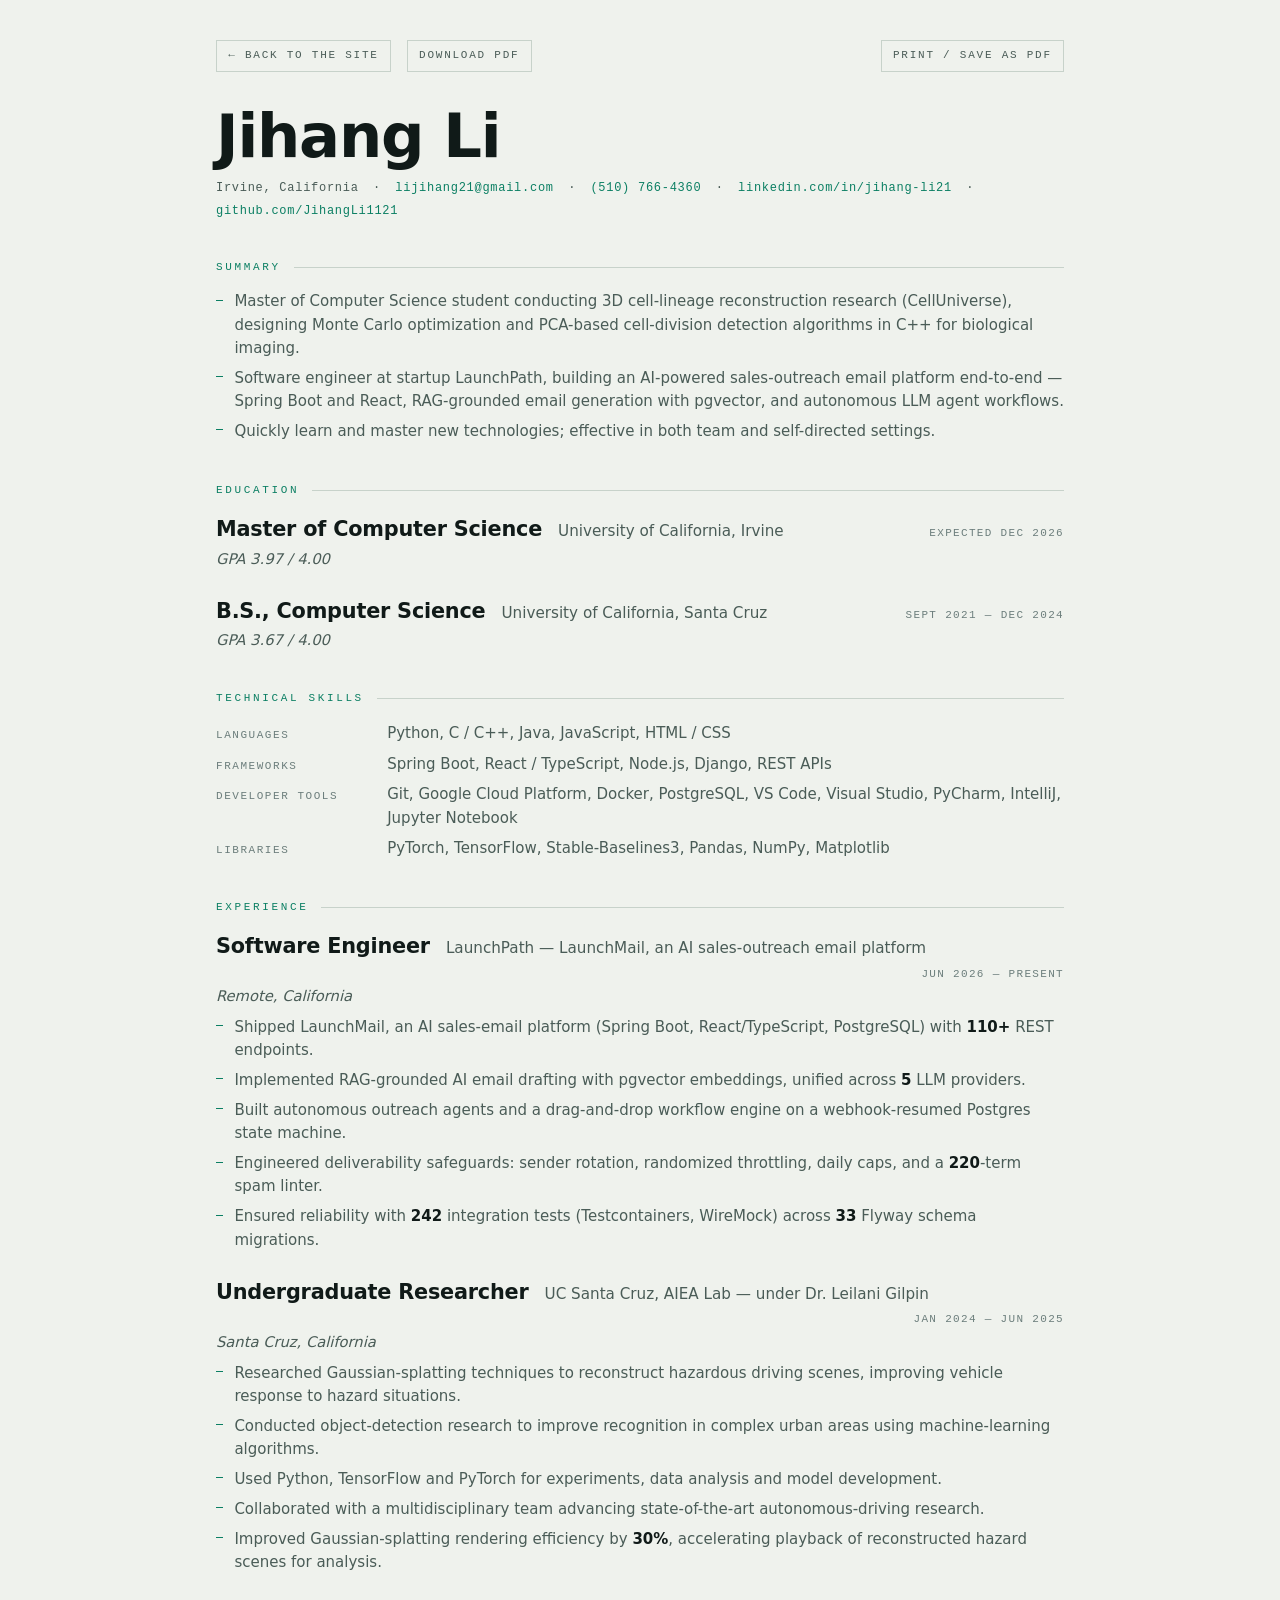
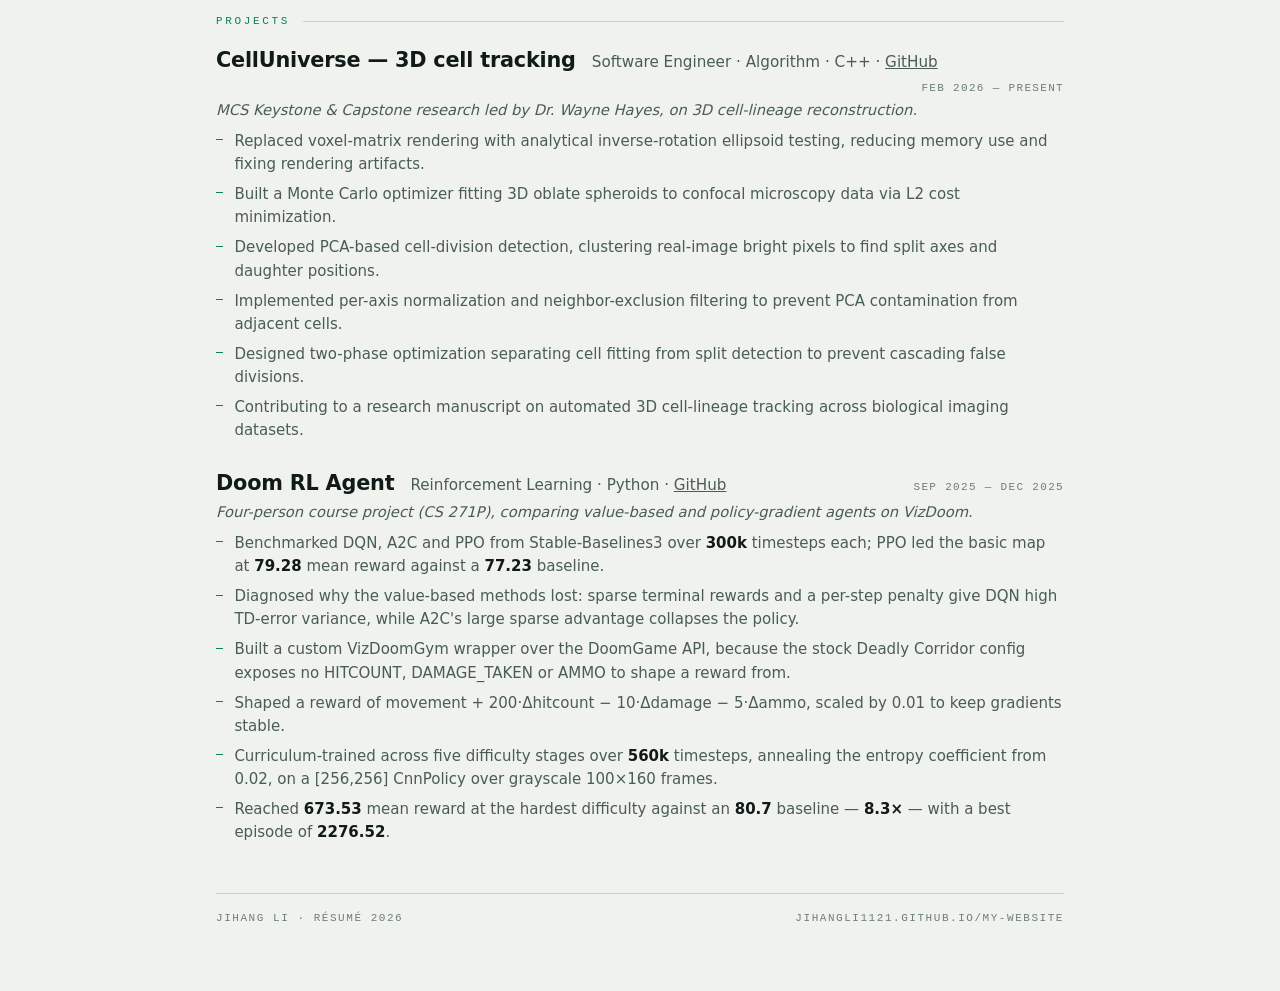
==== resume.html @ 16fe87af "Add a résumé page and 404, a command palette, deep links and print styles resume.html — the résumé a" ====
<!doctype html>
<html lang="en">
<head>
<meta charset="utf-8">
<meta name="viewport" content="width=device-width, initial-scale=1">
<title>Jihang Li — résumé</title>
<meta name="description" content="Résumé of Jihang Li: MS Computer Science at UC Irvine, 3D cell-lineage reconstruction in C++, and production AI systems full-stack.">
<meta name="theme-color" content="#05090B">
<link rel="canonical" href="https://jihangli1121.github.io/My-website/resume.html">
<meta property="og:type" content="profile">
<meta property="og:site_name" content="Jihang Li">
<meta property="og:url" content="https://jihangli1121.github.io/My-website/resume.html">
<meta property="og:title" content="Jihang Li — résumé">
<meta property="og:description" content="Résumé of Jihang Li: MS Computer Science at UC Irvine, 3D cell-lineage reconstruction in C++, and production AI systems full-stack.">
<meta property="og:image" content="https://jihangli1121.github.io/My-website/assets/media/og-card.jpg">
<meta property="og:image:width" content="1200">
<meta property="og:image:height" content="630">
<meta name="twitter:card" content="summary_large_image">
<meta name="twitter:image" content="https://jihangli1121.github.io/My-website/assets/media/og-card.jpg">
<link rel="icon" href="data:image/svg+xml,%3Csvg xmlns='http://www.w3.org/2000/svg' viewBox='0 0 32 32'%3E%3Crect width='32' height='32' fill='%2305090B'/%3E%3Ccircle cx='16' cy='16' r='8' fill='none' stroke='%236BF2B0' stroke-width='2'/%3E%3Ccircle cx='16' cy='16' r='2.5' fill='%236BF2B0'/%3E%3C/svg%3E">
<style>
:root{
  --ground:#070B0D; --panel:#0E1518; --line:#1C2A2E; --line-2:#26383D;
  --text:#DCE8E5; --muted:#93A5A3; --muted-2:#6C7E7C;
  --accent:#4FF0C1; --accent-rgb:79,240,193;
  --mono:ui-monospace,"SF Mono",SFMono-Regular,Menlo,Consolas,monospace;
  --display:"Avenir Next Condensed","Futura","Trebuchet MS",system-ui,sans-serif;
  --body:"Avenir Next",Avenir,"Segoe UI",system-ui,sans-serif;
  color-scheme:dark;
}
:root[data-theme="light"]{
  --ground:#EFF2ED; --panel:#E4E9E3; --line:#C7D2CA; --line-2:#AEBDB2;
  --text:#101A18; --muted:#4A5C57; --muted-2:#6C7E7C; --accent:#0B7F63; --accent-rgb:11,127,99;
  color-scheme:light;
}
@media (prefers-color-scheme:light){
  :root:not([data-theme="dark"]){
    --ground:#EFF2ED; --panel:#E4E9E3; --line:#C7D2CA; --line-2:#AEBDB2;
    --text:#101A18; --muted:#4A5C57; --muted-2:#6C7E7C; --accent:#0B7F63; --accent-rgb:11,127,99;
    color-scheme:light;
  }
}
*{box-sizing:border-box}
body{margin:0;background:var(--ground);color:var(--text);font-family:var(--body);
  font-size:15px;line-height:1.55;-webkit-font-smoothing:antialiased}
.sheet{max-width:56rem;margin:0 auto;padding:2.5rem 1.5rem 4rem}
a{color:inherit}
.topbar{display:flex;flex-wrap:wrap;gap:.6rem 1rem;align-items:center;
  font-family:var(--mono);font-size:11px;letter-spacing:.16em;text-transform:uppercase;
  color:var(--muted-2);margin-bottom:2.2rem}
.topbar a{text-decoration:none;border:1px solid var(--line);padding:.4rem .7rem;color:var(--muted)}
.topbar a:hover{color:var(--text);border-color:var(--line-2)}
.topbar .spacer{margin-left:auto}
h1{font-family:var(--display);font-size:clamp(2.6rem,7vw,3.8rem);line-height:.98;
  letter-spacing:-.02em;margin:0 0 .5rem;font-weight:600}
.contact{font-family:var(--mono);font-size:12px;letter-spacing:.06em;color:var(--muted);
  display:flex;flex-wrap:wrap;gap:.3rem .9rem;margin-bottom:.4rem}
.contact a{color:var(--accent);text-decoration:none}
.contact a:hover{text-decoration:underline}
h2{font-family:var(--mono);font-size:11px;letter-spacing:.24em;text-transform:uppercase;
  color:var(--accent);font-weight:400;margin:2.4rem 0 .9rem;
  display:flex;align-items:center;gap:.8rem}
h2::after{content:"";flex:1 1 auto;height:1px;background:var(--line)}
.entry{margin-bottom:1.5rem;break-inside:avoid}
.entry__hd{display:flex;flex-wrap:wrap;gap:.2rem 1rem;align-items:baseline}
.entry__role{font-family:var(--display);font-size:1.3rem;font-weight:600;letter-spacing:-.01em}
.entry__org{color:var(--muted);font-size:.95rem}
.entry__when{margin-left:auto;font-family:var(--mono);font-size:11px;letter-spacing:.12em;
  text-transform:uppercase;color:var(--muted-2);white-space:nowrap;font-variant-numeric:tabular-nums}
.entry__note{color:var(--muted);font-size:.92rem;font-style:italic;margin:.15rem 0 .4rem}
ul{margin:.5rem 0 0;padding:0;list-style:none;display:grid;gap:.42rem}
li{position:relative;padding-left:1.15rem;color:var(--muted)}
li::before{content:"";position:absolute;left:0;top:.62em;width:7px;height:1px;background:var(--accent)}
li b{color:var(--text);font-weight:600;font-variant-numeric:tabular-nums}
.skills{display:grid;grid-template-columns:9.5rem minmax(0,1fr);gap:.45rem 1.2rem;align-items:baseline}
.skills dt{font-family:var(--mono);font-size:11px;letter-spacing:.14em;text-transform:uppercase;color:var(--muted-2)}
.skills dd{margin:0;color:var(--muted)}
.foot{margin-top:3rem;padding-top:1rem;border-top:1px solid var(--line);
  font-family:var(--mono);font-size:11px;letter-spacing:.14em;text-transform:uppercase;color:var(--muted-2);
  display:flex;flex-wrap:wrap;gap:.5rem 1.2rem;justify-content:space-between}

/* ---------- print: this page exists to be printed ---------- */
@media print{
  /* Paper is white and toner is finite: force the light palette regardless of
     the reader's theme, and let the browser keep our few accent rules. */
  :root, :root[data-theme="dark"]{
    --ground:#fff; --panel:#fff; --line:#c8ccc9; --line-2:#aab0ac;
    --text:#000; --muted:#26302e; --muted-2:#54605d; --accent:#0B7F63; --accent-rgb:11,127,99;
    color-scheme:light;
  }
  @page{margin:14mm}
  html,body{background:#fff;color:#000;font-size:10.2pt;line-height:1.42}
  .sheet{max-width:none;margin:0;padding:0}
  .topbar,.noprint{display:none !important}
  h1{font-size:26pt;margin-bottom:.25rem}
  h2{margin:14pt 0 6pt;font-size:8.5pt;letter-spacing:.2em;
     break-after:avoid;page-break-after:avoid}
  .entry{margin-bottom:9pt}
  .entry__role{font-size:12pt}
  ul{gap:2pt}
  li{padding-left:10pt}
  /* A printed page has no hyperlinks, so spell the destination out — but only
     for external ones, or every internal anchor becomes noise. */
  /* Spell out destinations in the contact block only. Doing it inside an
     entry header pushed the date onto its own line, and the profile URLs
     above already tell a reader where the work lives. */
  .contact a[href^="http"]::after{content:" (" attr(href) ")";font-size:8pt;color:#54605d;word-break:break-all}
  .foot{margin-top:10pt;padding-top:5pt}
}
</style>
</head>
<body>
<div class="sheet">
<nav class="topbar"><a href="./">&larr; Back to the site</a><a href="Jihang_resume_2026.pdf" download>Download PDF</a><span class="spacer"></span><a href="#" onclick="window.print();return false">Print / Save as PDF</a></nav>
<h1>Jihang Li</h1>
<p class="contact"><span>Irvine, California</span><span>·</span><a href="mailto:lijihang21@gmail.com">lijihang21@gmail.com</a><span>·</span><a href="tel:+15107664360">(510) 766-4360</a><span>·</span><a href="https://www.linkedin.com/in/jihang-li21/">linkedin.com/in/jihang-li21</a><span>·</span><a href="https://github.com/JihangLi1121">github.com/JihangLi1121</a></p>
<h2>Summary</h2><ul><li>Master of Computer Science student conducting 3D cell-lineage reconstruction research (CellUniverse), designing Monte Carlo optimization and PCA-based cell-division detection algorithms in C++ for biological imaging.</li><li>Software engineer at startup LaunchPath, building an AI-powered sales-outreach email platform end-to-end — Spring Boot and React, RAG-grounded email generation with pgvector, and autonomous LLM agent workflows.</li><li>Quickly learn and master new technologies; effective in both team and self-directed settings.</li></ul>
<h2>Education</h2>
<div class="entry"><div class="entry__hd"><span class="entry__role">Master of Computer Science</span><span class="entry__org">University of California, Irvine</span><span class="entry__when">Expected Dec 2026</span></div><p class="entry__note">GPA 3.97 / 4.00</p></div>
<div class="entry"><div class="entry__hd"><span class="entry__role">B.S., Computer Science</span><span class="entry__org">University of California, Santa Cruz</span><span class="entry__when">Sept 2021 — Dec 2024</span></div><p class="entry__note">GPA 3.67 / 4.00</p></div>
<h2>Technical skills</h2><dl class="skills">
<dt>Languages</dt><dd>Python, C / C++, Java, JavaScript, HTML / CSS</dd>
<dt>Frameworks</dt><dd>Spring Boot, React / TypeScript, Node.js, Django, REST APIs</dd>
<dt>Developer tools</dt><dd>Git, Google Cloud Platform, Docker, PostgreSQL, VS Code, Visual Studio, PyCharm, IntelliJ, Jupyter Notebook</dd>
<dt>Libraries</dt><dd>PyTorch, TensorFlow, Stable-Baselines3, Pandas, NumPy, Matplotlib</dd>
</dl>
<h2>Experience</h2>
<div class="entry"><div class="entry__hd"><span class="entry__role">Software Engineer</span><span class="entry__org">LaunchPath — LaunchMail, an AI sales-outreach email platform</span><span class="entry__when">Jun 2026 — Present</span></div><p class="entry__note">Remote, California</p><ul><li>Shipped LaunchMail, an AI sales-email platform (Spring Boot, React/TypeScript, PostgreSQL) with <b>110+</b> REST endpoints.</li><li>Implemented RAG-grounded AI email drafting with pgvector embeddings, unified across <b>5</b> LLM providers.</li><li>Built autonomous outreach agents and a drag-and-drop workflow engine on a webhook-resumed Postgres state machine.</li><li>Engineered deliverability safeguards: sender rotation, randomized throttling, daily caps, and a <b>220</b>-term spam linter.</li><li>Ensured reliability with <b>242</b> integration tests (Testcontainers, WireMock) across <b>33</b> Flyway schema migrations.</li></ul></div>
<div class="entry"><div class="entry__hd"><span class="entry__role">Undergraduate Researcher</span><span class="entry__org">UC Santa Cruz, AIEA Lab — under Dr. Leilani Gilpin</span><span class="entry__when">Jan 2024 — Jun 2025</span></div><p class="entry__note">Santa Cruz, California</p><ul><li>Researched Gaussian-splatting techniques to reconstruct hazardous driving scenes, improving vehicle response to hazard situations.</li><li>Conducted object-detection research to improve recognition in complex urban areas using machine-learning algorithms.</li><li>Used Python, TensorFlow and PyTorch for experiments, data analysis and model development.</li><li>Collaborated with a multidisciplinary team advancing state-of-the-art autonomous-driving research.</li><li>Improved Gaussian-splatting rendering efficiency by <b>30%</b>, accelerating playback of reconstructed hazard scenes for analysis.</li></ul></div>
<h2>Projects</h2>
<div class="entry"><div class="entry__hd"><span class="entry__role">CellUniverse — 3D cell tracking</span><span class="entry__org">Software Engineer · Algorithm · C++ · <a href="https://github.com/vincent-tvincent/CellUniverse">GitHub</a></span><span class="entry__when">Feb 2026 — Present</span></div><p class="entry__note">MCS Keystone &amp; Capstone research led by Dr. Wayne Hayes, on 3D cell-lineage reconstruction.</p><ul><li>Replaced voxel-matrix rendering with analytical inverse-rotation ellipsoid testing, reducing memory use and fixing rendering artifacts.</li><li>Built a Monte Carlo optimizer fitting 3D oblate spheroids to confocal microscopy data via L2 cost minimization.</li><li>Developed PCA-based cell-division detection, clustering real-image bright pixels to find split axes and daughter positions.</li><li>Implemented per-axis normalization and neighbor-exclusion filtering to prevent PCA contamination from adjacent cells.</li><li>Designed two-phase optimization separating cell fitting from split detection to prevent cascading false divisions.</li><li>Contributing to a research manuscript on automated 3D cell-lineage tracking across biological imaging datasets.</li></ul></div>
<div class="entry"><div class="entry__hd"><span class="entry__role">Doom RL Agent</span><span class="entry__org">Reinforcement Learning · Python · <a href="https://github.com/JihangLi1121/Doom-rl">GitHub</a></span><span class="entry__when">Sep 2025 — Dec 2025</span></div><p class="entry__note">Four-person course project (CS 271P), comparing value-based and policy-gradient agents on VizDoom.</p><ul><li>Benchmarked DQN, A2C and PPO from Stable-Baselines3 over <b>300k</b> timesteps each; PPO led the basic map at <b>79.28</b> mean reward against a <b>77.23</b> baseline.</li><li>Diagnosed why the value-based methods lost: sparse terminal rewards and a per-step penalty give DQN high TD-error variance, while A2C's large sparse advantage collapses the policy.</li><li>Built a custom VizDoomGym wrapper over the DoomGame API, because the stock Deadly Corridor config exposes no HITCOUNT, DAMAGE_TAKEN or AMMO to shape a reward from.</li><li>Shaped a reward of movement + 200·Δhitcount − 10·Δdamage − 5·Δammo, scaled by 0.01 to keep gradients stable.</li><li>Curriculum-trained across five difficulty stages over <b>560k</b> timesteps, annealing the entropy coefficient from 0.02, on a [256,256] CnnPolicy over grayscale 100×160 frames.</li><li>Reached <b>673.53</b> mean reward at the hardest difficulty against an <b>80.7</b> baseline — <b>8.3×</b> — with a best episode of <b>2276.52</b>.</li></ul></div>
<div class="foot"><span>Jihang Li · résumé 2026</span><span>jihangli1121.github.io/My-website</span></div>
</div>
</body>
</html>
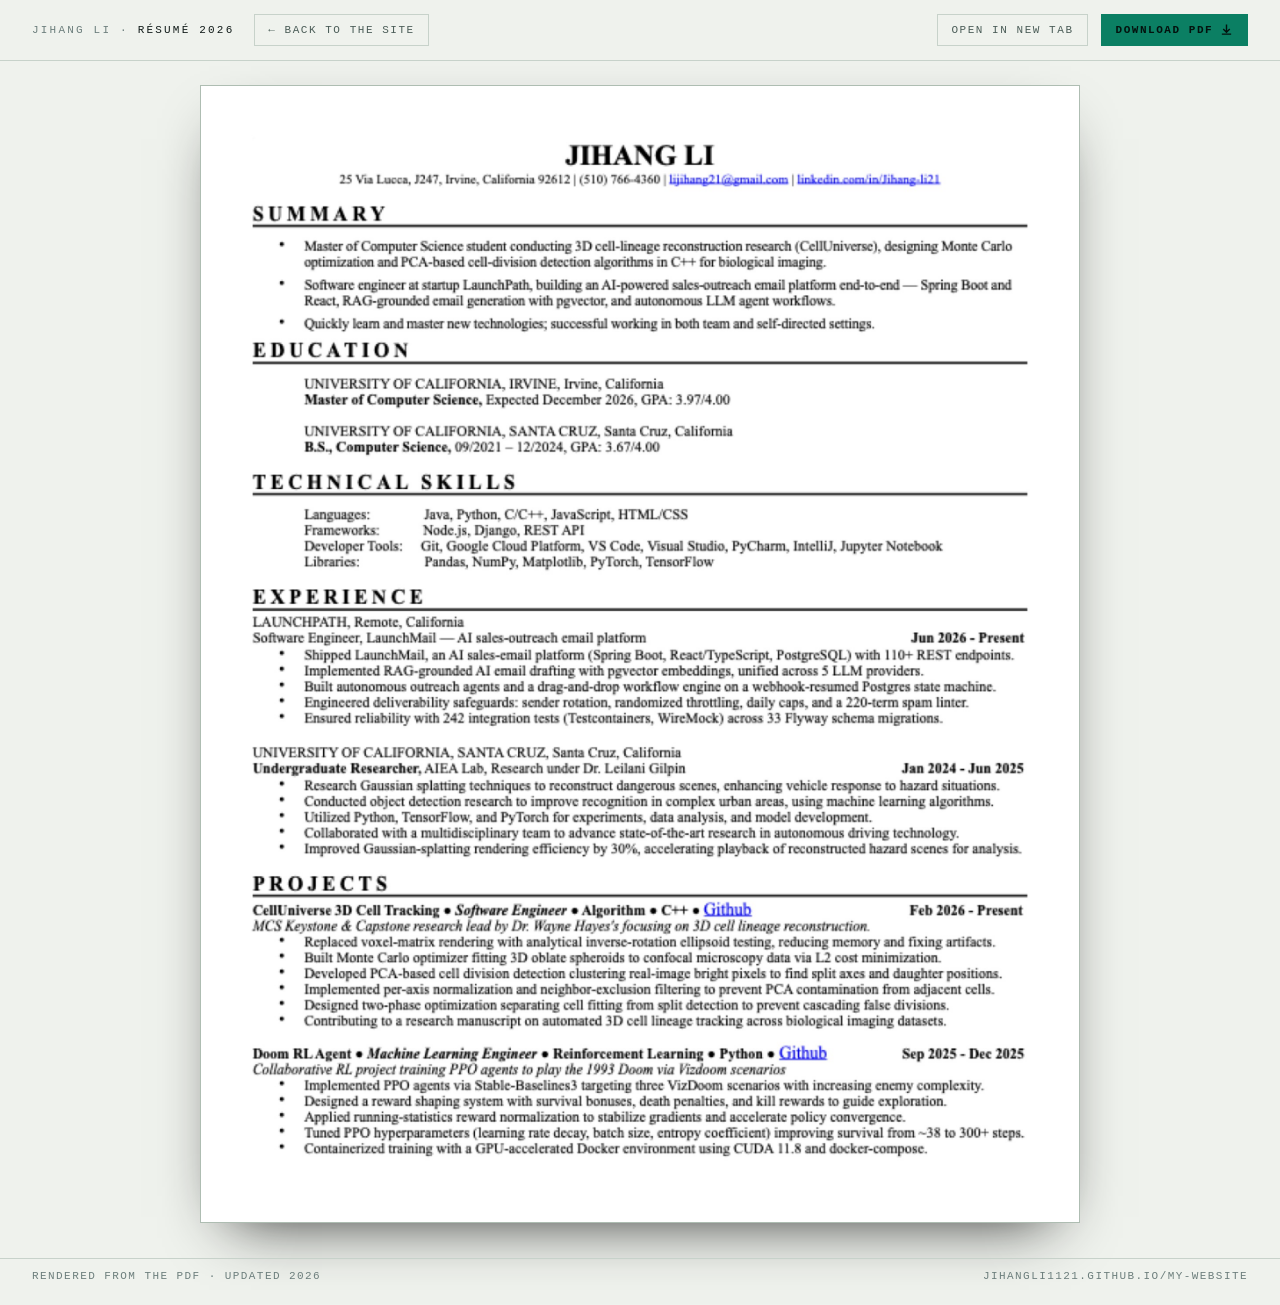
==== commit b3e678d4: "Show the real résumé PDF on the résumé page, and route the buttons to it The page previously re-type" ====
--- a/resume.html
+++ b/resume.html
@@ -20,117 +20,101 @@
 <link rel="icon" href="data:image/svg+xml,%3Csvg xmlns='http://www.w3.org/2000/svg' viewBox='0 0 32 32'%3E%3Crect width='32' height='32' fill='%2305090B'/%3E%3Ccircle cx='16' cy='16' r='8' fill='none' stroke='%236BF2B0' stroke-width='2'/%3E%3Ccircle cx='16' cy='16' r='2.5' fill='%236BF2B0'/%3E%3C/svg%3E">
 <style>
 :root{
-  --ground:#070B0D; --panel:#0E1518; --line:#1C2A2E; --line-2:#26383D;
-  --text:#DCE8E5; --muted:#93A5A3; --muted-2:#6C7E7C;
-  --accent:#4FF0C1; --accent-rgb:79,240,193;
+  --ground:#070B0D;--panel:#0E1518;--line:#1C2A2E;--line-2:#26383D;
+  --text:#DCE8E5;--muted:#93A5A3;--muted-2:#6C7E7C;--accent:#4FF0C1;--accent-rgb:79,240,193;
   --mono:ui-monospace,"SF Mono",SFMono-Regular,Menlo,Consolas,monospace;
   --display:"Avenir Next Condensed","Futura","Trebuchet MS",system-ui,sans-serif;
   --body:"Avenir Next",Avenir,"Segoe UI",system-ui,sans-serif;
   color-scheme:dark;
 }
-:root[data-theme="light"]{
-  --ground:#EFF2ED; --panel:#E4E9E3; --line:#C7D2CA; --line-2:#AEBDB2;
-  --text:#101A18; --muted:#4A5C57; --muted-2:#6C7E7C; --accent:#0B7F63; --accent-rgb:11,127,99;
-  color-scheme:light;
-}
 @media (prefers-color-scheme:light){
   :root:not([data-theme="dark"]){
-    --ground:#EFF2ED; --panel:#E4E9E3; --line:#C7D2CA; --line-2:#AEBDB2;
-    --text:#101A18; --muted:#4A5C57; --muted-2:#6C7E7C; --accent:#0B7F63; --accent-rgb:11,127,99;
+    --ground:#EFF2ED;--panel:#E4E9E3;--line:#C7D2CA;--line-2:#AEBDB2;
+    --text:#101A18;--muted:#4A5C57;--muted-2:#6C7E7C;--accent:#0B7F63;--accent-rgb:11,127,99;
     color-scheme:light;
   }
 }
 *{box-sizing:border-box}
-body{margin:0;background:var(--ground);color:var(--text);font-family:var(--body);
-  font-size:15px;line-height:1.55;-webkit-font-smoothing:antialiased}
-.sheet{max-width:56rem;margin:0 auto;padding:2.5rem 1.5rem 4rem}
-a{color:inherit}
-.topbar{display:flex;flex-wrap:wrap;gap:.6rem 1rem;align-items:center;
-  font-family:var(--mono);font-size:11px;letter-spacing:.16em;text-transform:uppercase;
-  color:var(--muted-2);margin-bottom:2.2rem}
-.topbar a{text-decoration:none;border:1px solid var(--line);padding:.4rem .7rem;color:var(--muted)}
-.topbar a:hover{color:var(--text);border-color:var(--line-2)}
-.topbar .spacer{margin-left:auto}
-h1{font-family:var(--display);font-size:clamp(2.6rem,7vw,3.8rem);line-height:.98;
-  letter-spacing:-.02em;margin:0 0 .5rem;font-weight:600}
-.contact{font-family:var(--mono);font-size:12px;letter-spacing:.06em;color:var(--muted);
-  display:flex;flex-wrap:wrap;gap:.3rem .9rem;margin-bottom:.4rem}
-.contact a{color:var(--accent);text-decoration:none}
-.contact a:hover{text-decoration:underline}
-h2{font-family:var(--mono);font-size:11px;letter-spacing:.24em;text-transform:uppercase;
-  color:var(--accent);font-weight:400;margin:2.4rem 0 .9rem;
-  display:flex;align-items:center;gap:.8rem}
-h2::after{content:"";flex:1 1 auto;height:1px;background:var(--line)}
-.entry{margin-bottom:1.5rem;break-inside:avoid}
-.entry__hd{display:flex;flex-wrap:wrap;gap:.2rem 1rem;align-items:baseline}
-.entry__role{font-family:var(--display);font-size:1.3rem;font-weight:600;letter-spacing:-.01em}
-.entry__org{color:var(--muted);font-size:.95rem}
-.entry__when{margin-left:auto;font-family:var(--mono);font-size:11px;letter-spacing:.12em;
-  text-transform:uppercase;color:var(--muted-2);white-space:nowrap;font-variant-numeric:tabular-nums}
-.entry__note{color:var(--muted);font-size:.92rem;font-style:italic;margin:.15rem 0 .4rem}
-ul{margin:.5rem 0 0;padding:0;list-style:none;display:grid;gap:.42rem}
-li{position:relative;padding-left:1.15rem;color:var(--muted)}
-li::before{content:"";position:absolute;left:0;top:.62em;width:7px;height:1px;background:var(--accent)}
-li b{color:var(--text);font-weight:600;font-variant-numeric:tabular-nums}
-.skills{display:grid;grid-template-columns:9.5rem minmax(0,1fr);gap:.45rem 1.2rem;align-items:baseline}
-.skills dt{font-family:var(--mono);font-size:11px;letter-spacing:.14em;text-transform:uppercase;color:var(--muted-2)}
-.skills dd{margin:0;color:var(--muted)}
-.foot{margin-top:3rem;padding-top:1rem;border-top:1px solid var(--line);
-  font-family:var(--mono);font-size:11px;letter-spacing:.14em;text-transform:uppercase;color:var(--muted-2);
-  display:flex;flex-wrap:wrap;gap:.5rem 1.2rem;justify-content:space-between}
+/* the sheet is taller than the viewport — let the document scroll rather than
+   pinning body to 100% height, which made the footer sit over the page */
+body{margin:0;min-height:100vh;background:var(--ground);color:var(--text);
+  font-family:var(--body);display:flex;flex-direction:column;
+  -webkit-font-smoothing:antialiased}
 
-/* ---------- print: this page exists to be printed ---------- */
+.bar{display:flex;flex-wrap:wrap;align-items:center;gap:.55rem .8rem;
+  padding:.85rem clamp(1rem,4vw,2rem);border-bottom:1px solid var(--line);
+  background:var(--ground);position:sticky;top:0;z-index:2}
+.bar__id{font-family:var(--mono);font-size:11px;letter-spacing:.2em;text-transform:uppercase;
+  color:var(--muted-2);margin-right:.4rem}
+.bar__id b{color:var(--text);font-weight:400}
+.btn{font-family:var(--mono);font-size:11px;letter-spacing:.14em;text-transform:uppercase;
+  text-decoration:none;padding:.55rem .85rem;border:1px solid var(--line);color:var(--muted);
+  display:inline-flex;align-items:center;gap:.45rem;
+  transition:color .25s,border-color .25s,background-color .25s}
+.btn:hover{color:var(--text);border-color:var(--line-2)}
+.btn--solid{background:var(--accent);color:#04120E;border-color:var(--accent);font-weight:600}
+.btn--solid:hover{filter:brightness(1.08);color:#04120E}
+.spacer{margin-left:auto}
+
+.stage{flex:1 1 auto;padding:clamp(.75rem,2.5vw,1.5rem);display:flex;justify-content:center}
+.doc{width:min(880px,100%);background:#fff;border:1px solid var(--line-2);
+  box-shadow:0 24px 60px -30px rgba(0,0,0,.9);height:fit-content}
+.page{display:block;position:relative;text-decoration:none}
+.page img{width:100%;height:auto;display:block}
+.page__hint{position:absolute;right:.9rem;bottom:.9rem;
+  font-family:var(--mono);font-size:11px;letter-spacing:.14em;text-transform:uppercase;
+  background:rgba(7,11,13,.86);color:#DCE8E5;padding:.5rem .75rem;
+  opacity:0;transition:opacity .25s}
+.page:hover .page__hint,.page:focus-visible .page__hint{opacity:1}
+
+.note{padding:.7rem clamp(1rem,4vw,2rem);border-top:1px solid var(--line);
+  font-family:var(--mono);font-size:11px;letter-spacing:.13em;text-transform:uppercase;
+  color:var(--muted-2);display:flex;flex-wrap:wrap;gap:.4rem 1.2rem;justify-content:space-between}
+
 @media print{
-  /* Paper is white and toner is finite: force the light palette regardless of
-     the reader's theme, and let the browser keep our few accent rules. */
-  :root, :root[data-theme="dark"]{
-    --ground:#fff; --panel:#fff; --line:#c8ccc9; --line-2:#aab0ac;
-    --text:#000; --muted:#26302e; --muted-2:#54605d; --accent:#0B7F63; --accent-rgb:11,127,99;
-    color-scheme:light;
-  }
-  @page{margin:14mm}
-  html,body{background:#fff;color:#000;font-size:10.2pt;line-height:1.42}
-  .sheet{max-width:none;margin:0;padding:0}
-  .topbar,.noprint{display:none !important}
-  h1{font-size:26pt;margin-bottom:.25rem}
-  h2{margin:14pt 0 6pt;font-size:8.5pt;letter-spacing:.2em;
-     break-after:avoid;page-break-after:avoid}
-  .entry{margin-bottom:9pt}
-  .entry__role{font-size:12pt}
-  ul{gap:2pt}
-  li{padding-left:10pt}
-  /* A printed page has no hyperlinks, so spell the destination out — but only
-     for external ones, or every internal anchor becomes noise. */
-  /* Spell out destinations in the contact block only. Doing it inside an
-     entry header pushed the date onto its own line, and the profile URLs
-     above already tell a reader where the work lives. */
-  .contact a[href^="http"]::after{content:" (" attr(href) ")";font-size:8pt;color:#54605d;word-break:break-all}
-  .foot{margin-top:10pt;padding-top:5pt}
+  /* printing this wrapper is never what anyone wants — send them to the PDF */
+  .bar,.note{display:none}
+  body{background:#fff}
+  .stage{padding:0}
+  .doc{border:0;box-shadow:none}
 }
 </style>
 </head>
 <body>
-<div class="sheet">
-<nav class="topbar"><a href="./">&larr; Back to the site</a><a href="Jihang_resume_2026.pdf" download>Download PDF</a><span class="spacer"></span><a href="#" onclick="window.print();return false">Print / Save as PDF</a></nav>
-<h1>Jihang Li</h1>
-<p class="contact"><span>Irvine, California</span><span>·</span><a href="mailto:lijihang21@gmail.com">lijihang21@gmail.com</a><span>·</span><a href="tel:+15107664360">(510) 766-4360</a><span>·</span><a href="https://www.linkedin.com/in/jihang-li21/">linkedin.com/in/jihang-li21</a><span>·</span><a href="https://github.com/JihangLi1121">github.com/JihangLi1121</a></p>
-<h2>Summary</h2><ul><li>Master of Computer Science student conducting 3D cell-lineage reconstruction research (CellUniverse), designing Monte Carlo optimization and PCA-based cell-division detection algorithms in C++ for biological imaging.</li><li>Software engineer at startup LaunchPath, building an AI-powered sales-outreach email platform end-to-end — Spring Boot and React, RAG-grounded email generation with pgvector, and autonomous LLM agent workflows.</li><li>Quickly learn and master new technologies; effective in both team and self-directed settings.</li></ul>
-<h2>Education</h2>
-<div class="entry"><div class="entry__hd"><span class="entry__role">Master of Computer Science</span><span class="entry__org">University of California, Irvine</span><span class="entry__when">Expected Dec 2026</span></div><p class="entry__note">GPA 3.97 / 4.00</p></div>
-<div class="entry"><div class="entry__hd"><span class="entry__role">B.S., Computer Science</span><span class="entry__org">University of California, Santa Cruz</span><span class="entry__when">Sept 2021 — Dec 2024</span></div><p class="entry__note">GPA 3.67 / 4.00</p></div>
-<h2>Technical skills</h2><dl class="skills">
-<dt>Languages</dt><dd>Python, C / C++, Java, JavaScript, HTML / CSS</dd>
-<dt>Frameworks</dt><dd>Spring Boot, React / TypeScript, Node.js, Django, REST APIs</dd>
-<dt>Developer tools</dt><dd>Git, Google Cloud Platform, Docker, PostgreSQL, VS Code, Visual Studio, PyCharm, IntelliJ, Jupyter Notebook</dd>
-<dt>Libraries</dt><dd>PyTorch, TensorFlow, Stable-Baselines3, Pandas, NumPy, Matplotlib</dd>
-</dl>
-<h2>Experience</h2>
-<div class="entry"><div class="entry__hd"><span class="entry__role">Software Engineer</span><span class="entry__org">LaunchPath — LaunchMail, an AI sales-outreach email platform</span><span class="entry__when">Jun 2026 — Present</span></div><p class="entry__note">Remote, California</p><ul><li>Shipped LaunchMail, an AI sales-email platform (Spring Boot, React/TypeScript, PostgreSQL) with <b>110+</b> REST endpoints.</li><li>Implemented RAG-grounded AI email drafting with pgvector embeddings, unified across <b>5</b> LLM providers.</li><li>Built autonomous outreach agents and a drag-and-drop workflow engine on a webhook-resumed Postgres state machine.</li><li>Engineered deliverability safeguards: sender rotation, randomized throttling, daily caps, and a <b>220</b>-term spam linter.</li><li>Ensured reliability with <b>242</b> integration tests (Testcontainers, WireMock) across <b>33</b> Flyway schema migrations.</li></ul></div>
-<div class="entry"><div class="entry__hd"><span class="entry__role">Undergraduate Researcher</span><span class="entry__org">UC Santa Cruz, AIEA Lab — under Dr. Leilani Gilpin</span><span class="entry__when">Jan 2024 — Jun 2025</span></div><p class="entry__note">Santa Cruz, California</p><ul><li>Researched Gaussian-splatting techniques to reconstruct hazardous driving scenes, improving vehicle response to hazard situations.</li><li>Conducted object-detection research to improve recognition in complex urban areas using machine-learning algorithms.</li><li>Used Python, TensorFlow and PyTorch for experiments, data analysis and model development.</li><li>Collaborated with a multidisciplinary team advancing state-of-the-art autonomous-driving research.</li><li>Improved Gaussian-splatting rendering efficiency by <b>30%</b>, accelerating playback of reconstructed hazard scenes for analysis.</li></ul></div>
-<h2>Projects</h2>
-<div class="entry"><div class="entry__hd"><span class="entry__role">CellUniverse — 3D cell tracking</span><span class="entry__org">Software Engineer · Algorithm · C++ · <a href="https://github.com/vincent-tvincent/CellUniverse">GitHub</a></span><span class="entry__when">Feb 2026 — Present</span></div><p class="entry__note">MCS Keystone &amp; Capstone research led by Dr. Wayne Hayes, on 3D cell-lineage reconstruction.</p><ul><li>Replaced voxel-matrix rendering with analytical inverse-rotation ellipsoid testing, reducing memory use and fixing rendering artifacts.</li><li>Built a Monte Carlo optimizer fitting 3D oblate spheroids to confocal microscopy data via L2 cost minimization.</li><li>Developed PCA-based cell-division detection, clustering real-image bright pixels to find split axes and daughter positions.</li><li>Implemented per-axis normalization and neighbor-exclusion filtering to prevent PCA contamination from adjacent cells.</li><li>Designed two-phase optimization separating cell fitting from split detection to prevent cascading false divisions.</li><li>Contributing to a research manuscript on automated 3D cell-lineage tracking across biological imaging datasets.</li></ul></div>
-<div class="entry"><div class="entry__hd"><span class="entry__role">Doom RL Agent</span><span class="entry__org">Reinforcement Learning · Python · <a href="https://github.com/JihangLi1121/Doom-rl">GitHub</a></span><span class="entry__when">Sep 2025 — Dec 2025</span></div><p class="entry__note">Four-person course project (CS 271P), comparing value-based and policy-gradient agents on VizDoom.</p><ul><li>Benchmarked DQN, A2C and PPO from Stable-Baselines3 over <b>300k</b> timesteps each; PPO led the basic map at <b>79.28</b> mean reward against a <b>77.23</b> baseline.</li><li>Diagnosed why the value-based methods lost: sparse terminal rewards and a per-step penalty give DQN high TD-error variance, while A2C's large sparse advantage collapses the policy.</li><li>Built a custom VizDoomGym wrapper over the DoomGame API, because the stock Deadly Corridor config exposes no HITCOUNT, DAMAGE_TAKEN or AMMO to shape a reward from.</li><li>Shaped a reward of movement + 200·Δhitcount − 10·Δdamage − 5·Δammo, scaled by 0.01 to keep gradients stable.</li><li>Curriculum-trained across five difficulty stages over <b>560k</b> timesteps, annealing the entropy coefficient from 0.02, on a [256,256] CnnPolicy over grayscale 100×160 frames.</li><li>Reached <b>673.53</b> mean reward at the hardest difficulty against an <b>80.7</b> baseline — <b>8.3×</b> — with a best episode of <b>2276.52</b>.</li></ul></div>
-<div class="foot"><span>Jihang Li · résumé 2026</span><span>jihangli1121.github.io/My-website</span></div>
-</div>
+
+<header class="bar">
+  <span class="bar__id">Jihang Li · <b>Résumé 2026</b></span>
+  <a class="btn" href="./">&larr; Back to the site</a>
+  <span class="spacer"></span>
+  <a class="btn" href="Jihang_resume_2026.pdf" target="_blank" rel="noopener">Open in new tab</a>
+  <a class="btn btn--solid" href="Jihang_resume_2026.pdf" download="Jihang_Li_resume_2026.pdf">
+    Download PDF
+    <svg width="13" height="13" viewBox="0 0 14 14" fill="none" stroke="currentColor"
+         stroke-width="1.5" aria-hidden="true"><path d="M7 1.5v8M3.5 6.5 7 10l3.5-3.5M2 12h10"/></svg>
+  </a>
+</header>
+
+<main class="stage">
+  <div class="doc">
+    <!-- A rendered page, not an embed. <object>/<iframe> PDF viewers were
+         tested and drew an empty grey box while still reporting
+         navigator.pdfViewerEnabled === true, so there is no reliable way to
+         detect the failure and fall back. This image is the PDF itself,
+         rendered at 2000px; the buttons above open and download the real file. -->
+    <a class="page" href="Jihang_resume_2026.pdf" target="_blank" rel="noopener"
+       aria-label="Open the résumé PDF">
+      <img src="assets/media/resume-preview.jpg"
+           alt="Résumé of Jihang Li — Summary, Education, Technical Skills, Experience and Projects">
+      <span class="page__hint">Open the PDF &rarr;</span>
+    </a>
+  </div>
+</main>
+
+
+<p class="note">
+  <span>Rendered from the PDF · updated 2026</span>
+  <span>jihangli1121.github.io/My-website</span>
+</p>
+
 </body>
 </html>
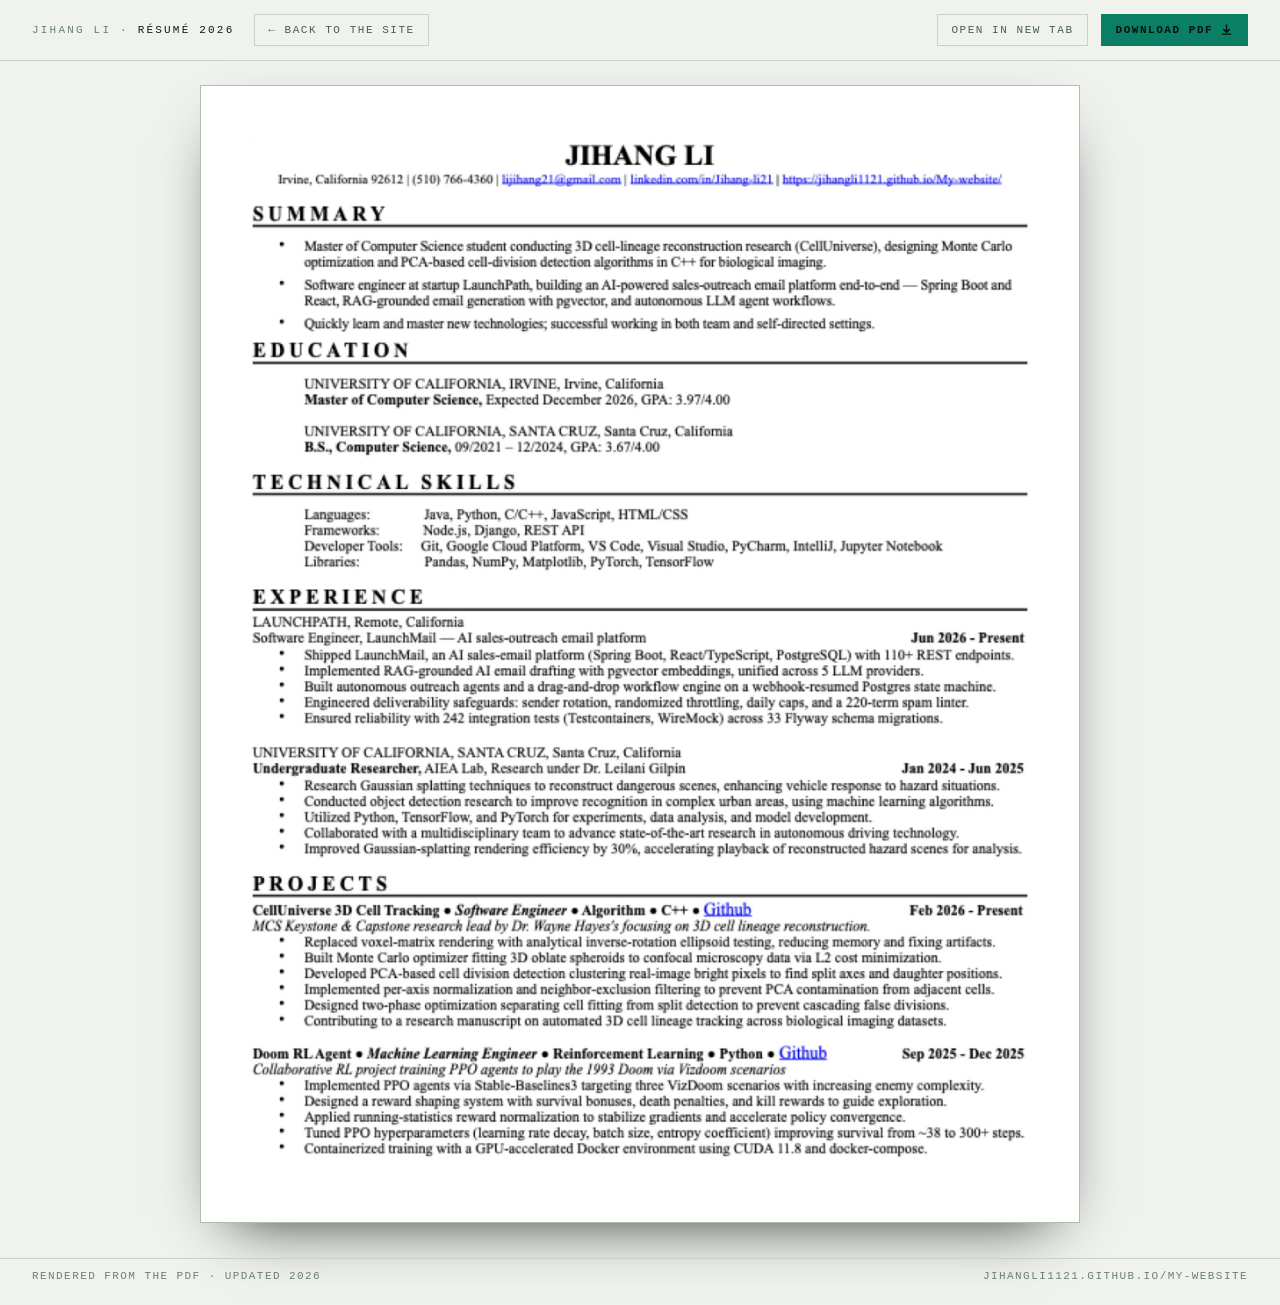
==== commit d490473f: "Link the résumé at one fixed path so renaming the export cannot break it The file has now been renam" ====
--- a/resume.html
+++ b/resume.html
@@ -86,8 +86,8 @@
   <span class="bar__id">Jihang Li · <b>Résumé 2026</b></span>
   <a class="btn" href="./">&larr; Back to the site</a>
   <span class="spacer"></span>
-  <a class="btn" href="Jihang_resume_2026.pdf" target="_blank" rel="noopener">Open in new tab</a>
-  <a class="btn btn--solid" href="Jihang_resume_2026.pdf" download="Jihang_Li_resume_2026.pdf">
+  <a class="btn" href="resume.pdf" target="_blank" rel="noopener">Open in new tab</a>
+  <a class="btn btn--solid" href="resume.pdf" download="Jihang_Li_Resume.pdf">
     Download PDF
     <svg width="13" height="13" viewBox="0 0 14 14" fill="none" stroke="currentColor"
          stroke-width="1.5" aria-hidden="true"><path d="M7 1.5v8M3.5 6.5 7 10l3.5-3.5M2 12h10"/></svg>
@@ -101,7 +101,7 @@
          navigator.pdfViewerEnabled === true, so there is no reliable way to
          detect the failure and fall back. This image is the PDF itself,
          rendered at 2000px; the buttons above open and download the real file. -->
-    <a class="page" href="Jihang_resume_2026.pdf" target="_blank" rel="noopener"
+    <a class="page" href="resume.pdf" target="_blank" rel="noopener"
        aria-label="Open the résumé PDF">
       <img src="assets/media/resume-preview.jpg"
            alt="Résumé of Jihang Li — Summary, Education, Technical Skills, Experience and Projects">
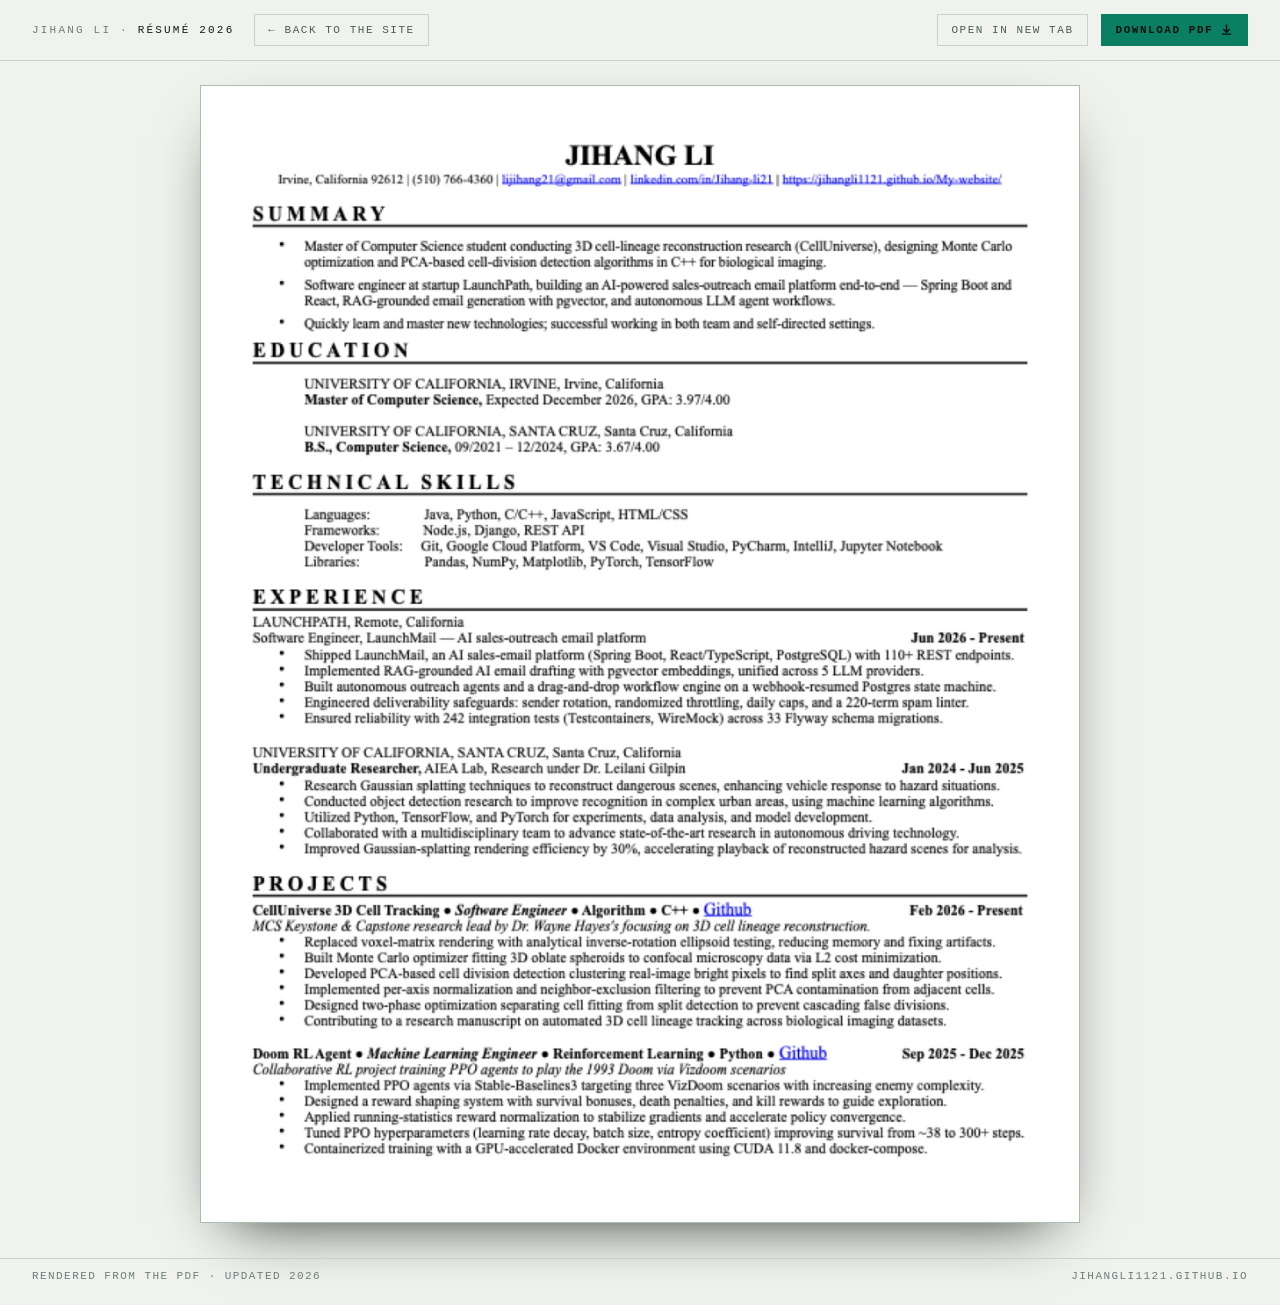
==== commit 07056087: "Point every absolute URL at the user site The repo is now jihangli1121.github.io, so Pages serves at" ====
--- a/resume.html
+++ b/resume.html
@@ -6,17 +6,17 @@
 <title>Jihang Li — résumé</title>
 <meta name="description" content="Résumé of Jihang Li: MS Computer Science at UC Irvine, 3D cell-lineage reconstruction in C++, and production AI systems full-stack.">
 <meta name="theme-color" content="#05090B">
-<link rel="canonical" href="https://jihangli1121.github.io/My-website/resume.html">
+<link rel="canonical" href="https://jihangli1121.github.io/resume.html">
 <meta property="og:type" content="profile">
 <meta property="og:site_name" content="Jihang Li">
-<meta property="og:url" content="https://jihangli1121.github.io/My-website/resume.html">
+<meta property="og:url" content="https://jihangli1121.github.io/resume.html">
 <meta property="og:title" content="Jihang Li — résumé">
 <meta property="og:description" content="Résumé of Jihang Li: MS Computer Science at UC Irvine, 3D cell-lineage reconstruction in C++, and production AI systems full-stack.">
-<meta property="og:image" content="https://jihangli1121.github.io/My-website/assets/media/og-card.jpg">
+<meta property="og:image" content="https://jihangli1121.github.io/assets/media/og-card.jpg">
 <meta property="og:image:width" content="1200">
 <meta property="og:image:height" content="630">
 <meta name="twitter:card" content="summary_large_image">
-<meta name="twitter:image" content="https://jihangli1121.github.io/My-website/assets/media/og-card.jpg">
+<meta name="twitter:image" content="https://jihangli1121.github.io/assets/media/og-card.jpg">
 <link rel="icon" href="data:image/svg+xml,%3Csvg xmlns='http://www.w3.org/2000/svg' viewBox='0 0 32 32'%3E%3Crect width='32' height='32' fill='%2305090B'/%3E%3Ccircle cx='16' cy='16' r='8' fill='none' stroke='%236BF2B0' stroke-width='2'/%3E%3Ccircle cx='16' cy='16' r='2.5' fill='%236BF2B0'/%3E%3C/svg%3E">
 <style>
 :root{
@@ -113,7 +113,7 @@
 
 <p class="note">
   <span>Rendered from the PDF · updated 2026</span>
-  <span>jihangli1121.github.io/My-website</span>
+  <span>jihangli1121.github.io</span>
 </p>
 
 </body>
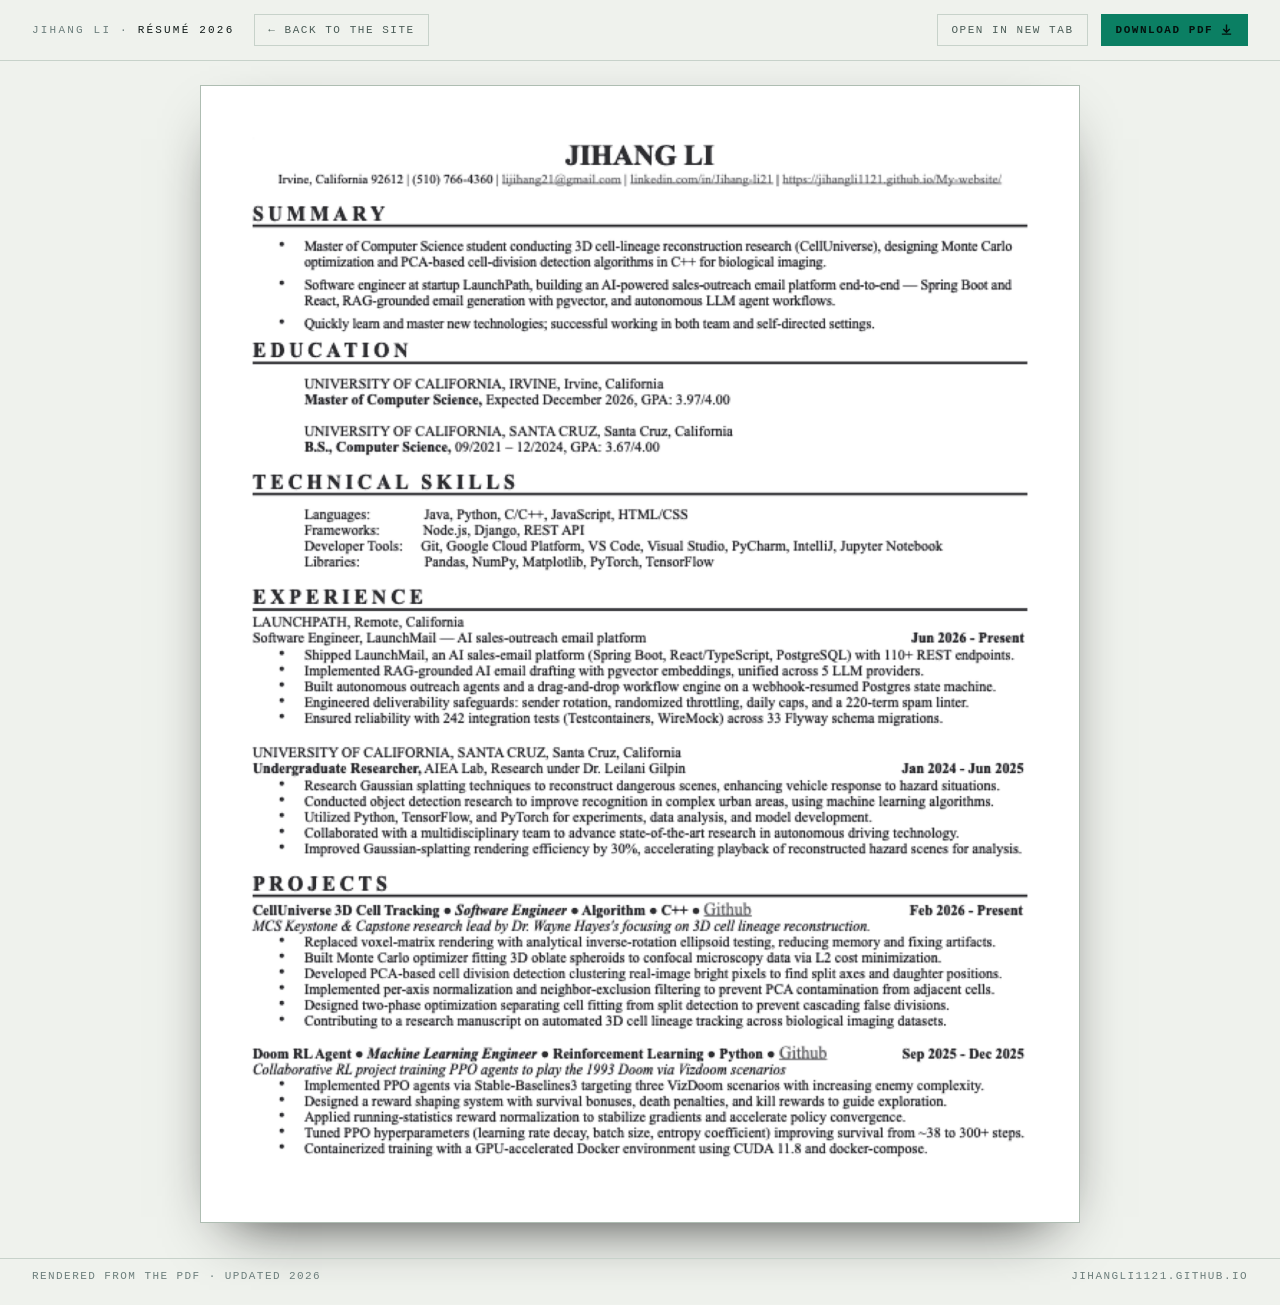
==== commit 12274f0e: "Render the résumé preview as PNG — JPEG was mushing the type The page looked soft because of the cod" ====
--- a/resume.html
+++ b/resume.html
@@ -103,7 +103,7 @@
          rendered at 2000px; the buttons above open and download the real file. -->
     <a class="page" href="resume.pdf" target="_blank" rel="noopener"
        aria-label="Open the résumé PDF">
-      <img src="assets/media/resume-preview.jpg"
+      <img src="assets/media/resume-preview.png"
            alt="Résumé of Jihang Li — Summary, Education, Technical Skills, Experience and Projects">
       <span class="page__hint">Open the PDF &rarr;</span>
     </a>
